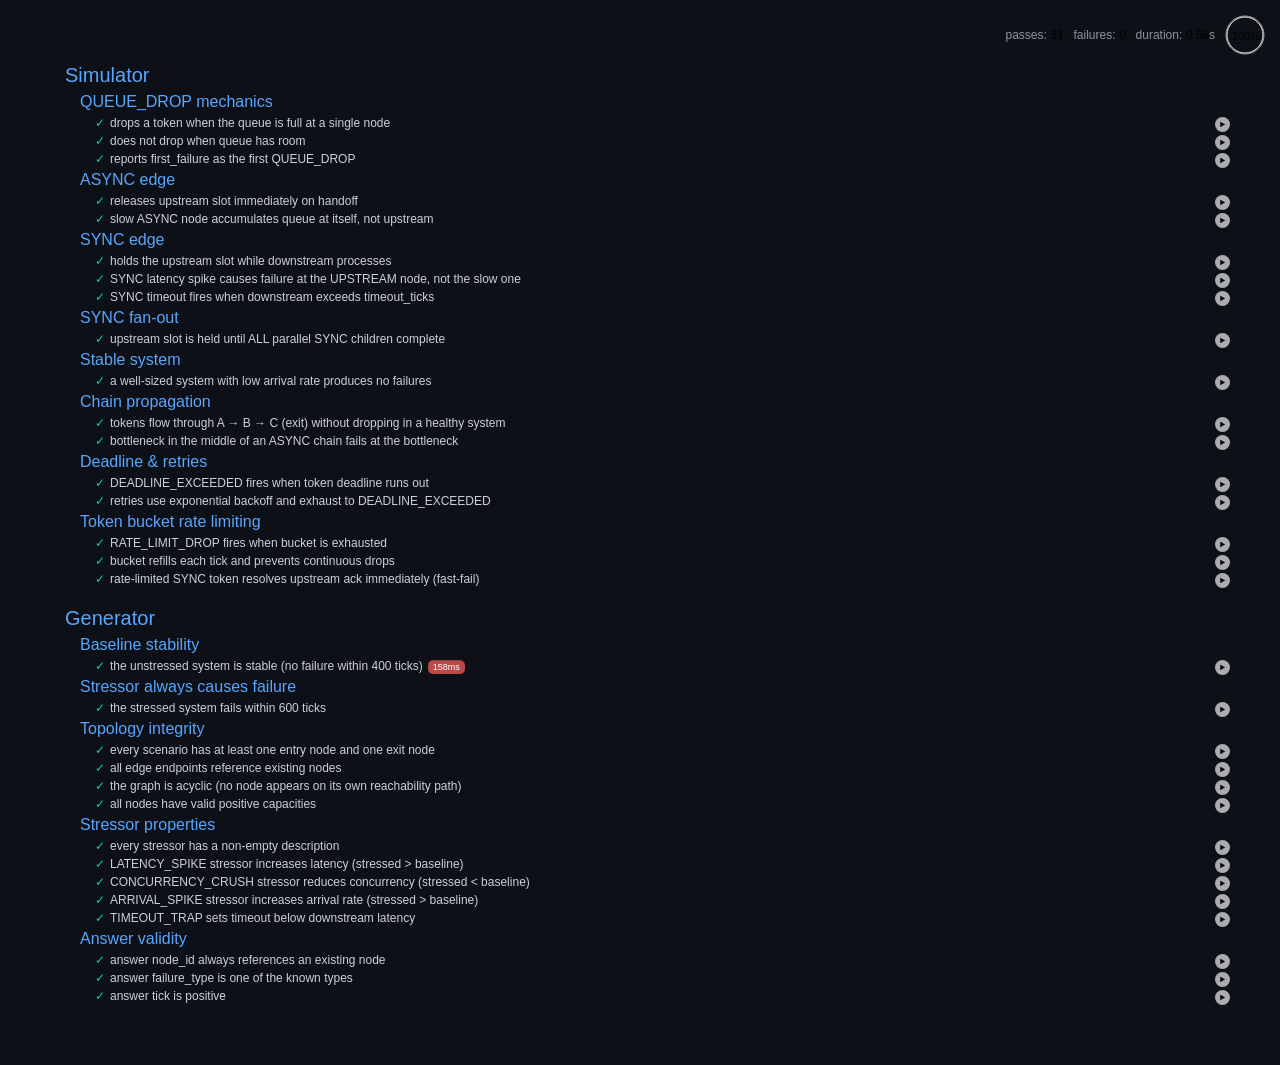
==== tests/index.html @ 9a9364da "Random idea of the day" ====
<!DOCTYPE html>
<html lang="en">
<head>
  <meta charset="UTF-8" />
  <title>WoMbat — Tests</title>
  <link rel="stylesheet" href="mocha.css" />
  <style>
    body { background: #0d1117; color: #c9d1d9; font-family: 'JetBrains Mono', 'Fira Code', monospace; }
    #mocha h1 a { color: #58a6ff; }
    #mocha .test.fail pre { color: #fca5a5; }
    #mocha .test.pass.fast .duration { color: #8b949e; }
    #mocha-stats { color: #8b949e; }
  </style>
</head>
<body>
  <div id="mocha"></div>

  <!-- Test runner -->
  <script src="mocha.js"></script>
  <script src="chai.js"></script>
  <script src="test_runner.js"></script>

  <!-- Application code (non-module scripts, same as the game loads them) -->
  <script src="../js/simulator.js"></script>
  <script src="../js/generator.js"></script>

  <!-- Test suites -->
  <script type="module" src="test_simulator.js"></script>
  <script type="module" src="test_generator.js"></script>
</body>
</html>
---- tests/mocha.css ----
@charset "utf-8";

:root {
  --mocha-color: #000;
  --mocha-bg-color: #fff;
  --mocha-pass-icon-color: #00d6b2;
  --mocha-pass-color: #fff;
  --mocha-pass-shadow-color: rgba(0, 0, 0, 0.2);
  --mocha-pass-mediump-color: #c09853;
  --mocha-pass-slow-color: #b94a48;
  --mocha-test-pending-color: #0b97c4;
  --mocha-test-pending-icon-color: #0b97c4;
  --mocha-test-fail-color: #c00;
  --mocha-test-fail-icon-color: #c00;
  --mocha-test-fail-pre-color: #000;
  --mocha-test-fail-pre-error-color: #c00;
  --mocha-test-html-error-color: #000;
  --mocha-box-shadow-color: #eee;
  --mocha-box-bottom-color: #ddd;
  --mocha-test-replay-color: #000;
  --mocha-test-replay-bg-color: #eee;
  --mocha-stats-color: #888;
  --mocha-stats-em-color: #000;
  --mocha-stats-hover-color: #eee;
  --mocha-error-color: #c00;

  --mocha-code-comment: #ddd;
  --mocha-code-init: #2f6fad;
  --mocha-code-string: #5890ad;
  --mocha-code-keyword: #8a6343;
  --mocha-code-number: #2f6fad;
}

@media (prefers-color-scheme: dark) {
  :root {
    --mocha-color: #fff;
    --mocha-bg-color: #222;
    --mocha-pass-icon-color: #00d6b2;
    --mocha-pass-color: #222;
    --mocha-pass-shadow-color: rgba(255, 255, 255, 0.2);
    --mocha-pass-mediump-color: #f1be67;
    --mocha-pass-slow-color: #f49896;
    --mocha-test-pending-color: #0b97c4;
    --mocha-test-pending-icon-color: #0b97c4;
    --mocha-test-fail-color: #f44;
    --mocha-test-fail-icon-color: #f44;
    --mocha-test-fail-pre-color: #fff;
    --mocha-test-fail-pre-error-color: #f44;
    --mocha-test-html-error-color: #fff;
    --mocha-box-shadow-color: #444;
    --mocha-box-bottom-color: #555;
    --mocha-test-replay-color: #fff;
    --mocha-test-replay-bg-color: #444;
    --mocha-stats-color: #aaa;
    --mocha-stats-em-color: #fff;
    --mocha-stats-hover-color: #444;
    --mocha-error-color: #f44;

    --mocha-code-comment: #ddd;
    --mocha-code-init: #9cc7f1;
    --mocha-code-string: #80d4ff;
    --mocha-code-keyword: #e3a470;
    --mocha-code-number: #4ca7ff;
  }
}

body {
  margin: 0;
  background-color: var(--mocha-bg-color);
  color: var(--mocha-color);
  overflow: scroll !important;
}

#mocha {
  font:
    20px/1.5 "Helvetica Neue",
    Helvetica,
    Arial,
    sans-serif;
  margin: 60px 50px;
}

#mocha ul,
#mocha li {
  margin: 0;
  padding: 0;
}

#mocha ul {
  list-style: none;
}

#mocha h1,
#mocha h2 {
  margin: 0;
}

#mocha h1 {
  margin-top: 15px;
  font-size: 1em;
  font-weight: 200;
}

#mocha h1 a {
  text-decoration: none;
  color: inherit;
}

#mocha h1 a:hover {
  text-decoration: underline;
}

#mocha .suite .suite h1 {
  margin-top: 0;
  font-size: 0.8em;
}

#mocha .hidden {
  display: none;
}

#mocha h2 {
  font-size: 12px;
  font-weight: normal;
  cursor: pointer;
}

#mocha .suite {
  margin-left: 15px;
}

#mocha .test {
  margin-left: 15px;
  overflow: hidden;
}

#mocha .test.pending:hover h2::after {
  content: "(pending)";
  font-family: arial, sans-serif;
}

#mocha .test.pass.medium .duration {
  background: var(--mocha-pass-mediump-color);
}

#mocha .test.pass.slow .duration {
  background: var(--mocha-pass-slow-color);
}

#mocha .test.pass::before {
  content: "✓";
  font-size: 12px;
  display: block;
  float: left;
  margin-right: 5px;
  color: var(--mocha-pass-icon-color);
}

#mocha .test.pass .duration {
  font-size: 9px;
  margin-left: 5px;
  padding: 2px 5px;
  color: var(--mocha-pass-color);
  -webkit-box-shadow: inset 0 1px 1px var(--mocha-pass-shadow-color);
  -moz-box-shadow: inset 0 1px 1px var(--mocha-pass-shadow-color);
  box-shadow: inset 0 1px 1px var(--mocha-pass-shadow-color);
  -webkit-border-radius: 5px;
  -moz-border-radius: 5px;
  -ms-border-radius: 5px;
  -o-border-radius: 5px;
  border-radius: 5px;
}

#mocha .test.pass.fast .duration {
  display: none;
}

#mocha .test.pending {
  color: var(--mocha-test-pending-color);
}

#mocha .test.pending::before {
  content: "◦";
  color: var(--mocha-test-pending-icon-color);
}

#mocha .test.fail {
  color: var(--mocha-test-fail-color);
}

#mocha .test.fail pre {
  color: var(--mocha-test-fail-pre-color);
}

#mocha .test.fail::before {
  content: "✖";
  font-size: 12px;
  display: block;
  float: left;
  margin-right: 5px;
  color: var(--mocha-test-fail-icon-color);
}

#mocha .test pre.error {
  color: var(--mocha-test-fail-pre-error-color);
  max-height: 300px;
  overflow: auto;
}

#mocha .test .html-error {
  overflow: auto;
  color: var(--mocha-test-html-error-color);
  display: block;
  float: left;
  clear: left;
  font:
    12px/1.5 monaco,
    monospace;
  margin: 5px;
  padding: 15px;
  border: 1px solid var(--mocha-box-shadow-color);
  max-width: 85%; /*(1)*/
  max-width: -webkit-calc(100% - 42px);
  max-width: -moz-calc(100% - 42px);
  max-width: calc(100% - 42px); /*(2)*/
  max-height: 300px;
  word-wrap: break-word;
  border-bottom-color: var(--mocha-box-bottom-color);
  -webkit-box-shadow: 0 1px 3px var(--mocha-box-shadow-color);
  -moz-box-shadow: 0 1px 3px var(--mocha-box-shadow-color);
  box-shadow: 0 1px 3px var(--mocha-box-shadow-color);
  -webkit-border-radius: 3px;
  -moz-border-radius: 3px;
  border-radius: 3px;
}

#mocha .test .html-error pre.error {
  border: none;
  -webkit-border-radius: 0;
  -moz-border-radius: 0;
  border-radius: 0;
  -webkit-box-shadow: 0;
  -moz-box-shadow: 0;
  box-shadow: 0;
  padding: 0;
  margin: 0;
  margin-top: 18px;
  max-height: none;
}

/**
 * (1): approximate for browsers not supporting calc
 * (2): 42 = 2*15 + 2*10 + 2*1 (padding + margin + border)
 *      ^^ seriously
 */
#mocha .test pre {
  display: block;
  float: left;
  clear: left;
  font:
    12px/1.5 monaco,
    monospace;
  margin: 5px;
  padding: 15px;
  border: 1px solid var(--mocha-box-shadow-color);
  max-width: 85%; /*(1)*/
  max-width: -webkit-calc(100% - 42px);
  max-width: -moz-calc(100% - 42px);
  max-width: calc(100% - 42px); /*(2)*/
  word-wrap: break-word;
  border-bottom-color: var(--mocha-box-bottom-color);
  -webkit-box-shadow: 0 1px 3px var(--mocha-box-shadow-color);
  -moz-box-shadow: 0 1px 3px var(--mocha-box-shadow-color);
  box-shadow: 0 1px 3px var(--mocha-box-shadow-color);
  -webkit-border-radius: 3px;
  -moz-border-radius: 3px;
  border-radius: 3px;
}

#mocha .test h2 {
  position: relative;
}

#mocha .test a.replay {
  position: absolute;
  top: 3px;
  right: 0;
  text-decoration: none;
  vertical-align: middle;
  display: block;
  width: 15px;
  height: 15px;
  line-height: 15px;
  text-align: center;
  background: var(--mocha-test-replay-bg-color);
  font-size: 15px;
  -webkit-border-radius: 15px;
  -moz-border-radius: 15px;
  border-radius: 15px;
  -webkit-transition: opacity 200ms;
  -moz-transition: opacity 200ms;
  -o-transition: opacity 200ms;
  transition: opacity 200ms;
  opacity: 0.7;
  color: var(--mocha-test-replay-color);
}

#mocha .test:hover a.replay {
  box-shadow: 0 0 1px inset var(--mocha-test-replay-color);
  opacity: 1;
}

#mocha-report.pass .test.fail {
  display: none;
}

#mocha-report.fail .test.pass {
  display: none;
}

#mocha-report.pending .test.pass,
#mocha-report.pending .test.fail {
  display: none;
}
#mocha-report.pending .test.pass.pending {
  display: block;
}

#mocha-error {
  color: var(--mocha-error-color);
  font-size: 1.5em;
  font-weight: 100;
  letter-spacing: 1px;
}

#mocha-stats {
  position: fixed;
  top: 15px;
  right: 10px;
  font-size: 12px;
  margin: 0;
  color: var(--mocha-stats-color);
  z-index: 1;
}

#mocha-stats .progress {
  float: right;
  padding-top: 0;

  /**
   * Set safe initial values, so mochas .progress does not inherit these
   * properties from Bootstrap .progress (which causes .progress height to
   * equal line height set in Bootstrap).
   */
  height: auto;
  -webkit-box-shadow: none;
  -moz-box-shadow: none;
  box-shadow: none;
  background-color: initial;
}

#mocha-stats em {
  color: var(--mocha-stats-em-color);
}

#mocha-stats a {
  text-decoration: none;
  color: inherit;
}

#mocha-stats a:hover {
  border-bottom: 1px solid var(--mocha-stats-hover-color);
}

#mocha-stats li {
  display: inline-block;
  margin: 0 5px;
  list-style: none;
  padding-top: 11px;
}

#mocha-stats canvas {
  width: 40px;
  height: 40px;
}

#mocha code .comment {
  color: var(--mocha-code-comment);
}
#mocha code .init {
  color: var(--mocha-code-init);
}
#mocha code .string {
  color: var(--mocha-code-string);
}
#mocha code .keyword {
  color: var(--mocha-code-keyword);
}
#mocha code .number {
  color: var(--mocha-code-number);
}

@media screen and (max-device-width: 480px) {
  #mocha {
    margin: 60px 0px;
  }

  #mocha #stats {
    position: absolute;
  }
}
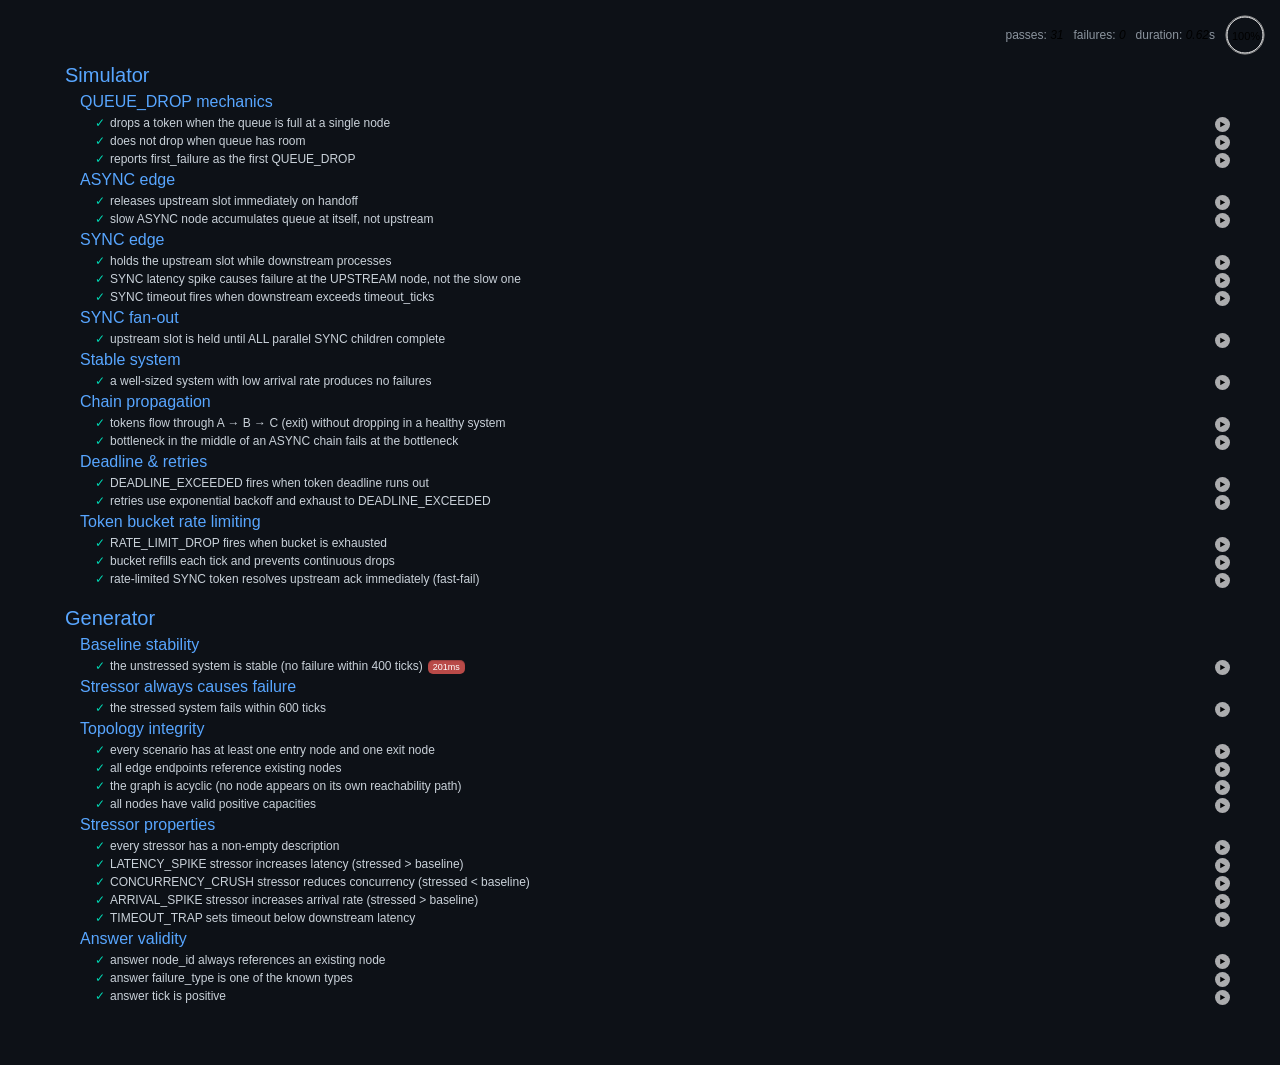
==== commit d9a5795c: "Random idea of the day" ====
--- a/tests/index.html
+++ b/tests/index.html
@@ -1,31 +1,43 @@
-<!DOCTYPE html>
+<!doctype html>
 <html lang="en">
-<head>
-  <meta charset="UTF-8" />
-  <title>WoMbat — Tests</title>
-  <link rel="stylesheet" href="mocha.css" />
-  <style>
-    body { background: #0d1117; color: #c9d1d9; font-family: 'JetBrains Mono', 'Fira Code', monospace; }
-    #mocha h1 a { color: #58a6ff; }
-    #mocha .test.fail pre { color: #fca5a5; }
-    #mocha .test.pass.fast .duration { color: #8b949e; }
-    #mocha-stats { color: #8b949e; }
-  </style>
-</head>
-<body>
-  <div id="mocha"></div>
+  <head>
+    <meta charset="UTF-8" />
+    <title>WoMbat — Tests</title>
+    <link rel="stylesheet" href="mocha.css" />
+    <style>
+      body {
+        background: #0d1117;
+        color: #c9d1d9;
+        font-family: "JetBrains Mono", "Fira Code", monospace;
+      }
+      #mocha h1 a {
+        color: #58a6ff;
+      }
+      #mocha .test.fail pre {
+        color: #fca5a5;
+      }
+      #mocha .test.pass.fast .duration {
+        color: #8b949e;
+      }
+      #mocha-stats {
+        color: #8b949e;
+      }
+    </style>
+  </head>
+  <body>
+    <div id="mocha"></div>
 
-  <!-- Test runner -->
-  <script src="mocha.js"></script>
-  <script src="chai.js"></script>
-  <script src="test_runner.js"></script>
+    <!-- Test runner -->
+    <script src="mocha.js"></script>
+    <script src="chai.js"></script>
+    <script src="test_runner.js"></script>
 
-  <!-- Application code (non-module scripts, same as the game loads them) -->
-  <script src="../js/simulator.js"></script>
-  <script src="../js/generator.js"></script>
+    <!-- Application code (non-module scripts, same as the game loads them) -->
+    <script src="../js/simulator.js"></script>
+    <script src="../js/generator.js"></script>
 
-  <!-- Test suites -->
-  <script type="module" src="test_simulator.js"></script>
-  <script type="module" src="test_generator.js"></script>
-</body>
+    <!-- Test suites -->
+    <script type="module" src="test_simulator.js"></script>
+    <script type="module" src="test_generator.js"></script>
+  </body>
 </html>
